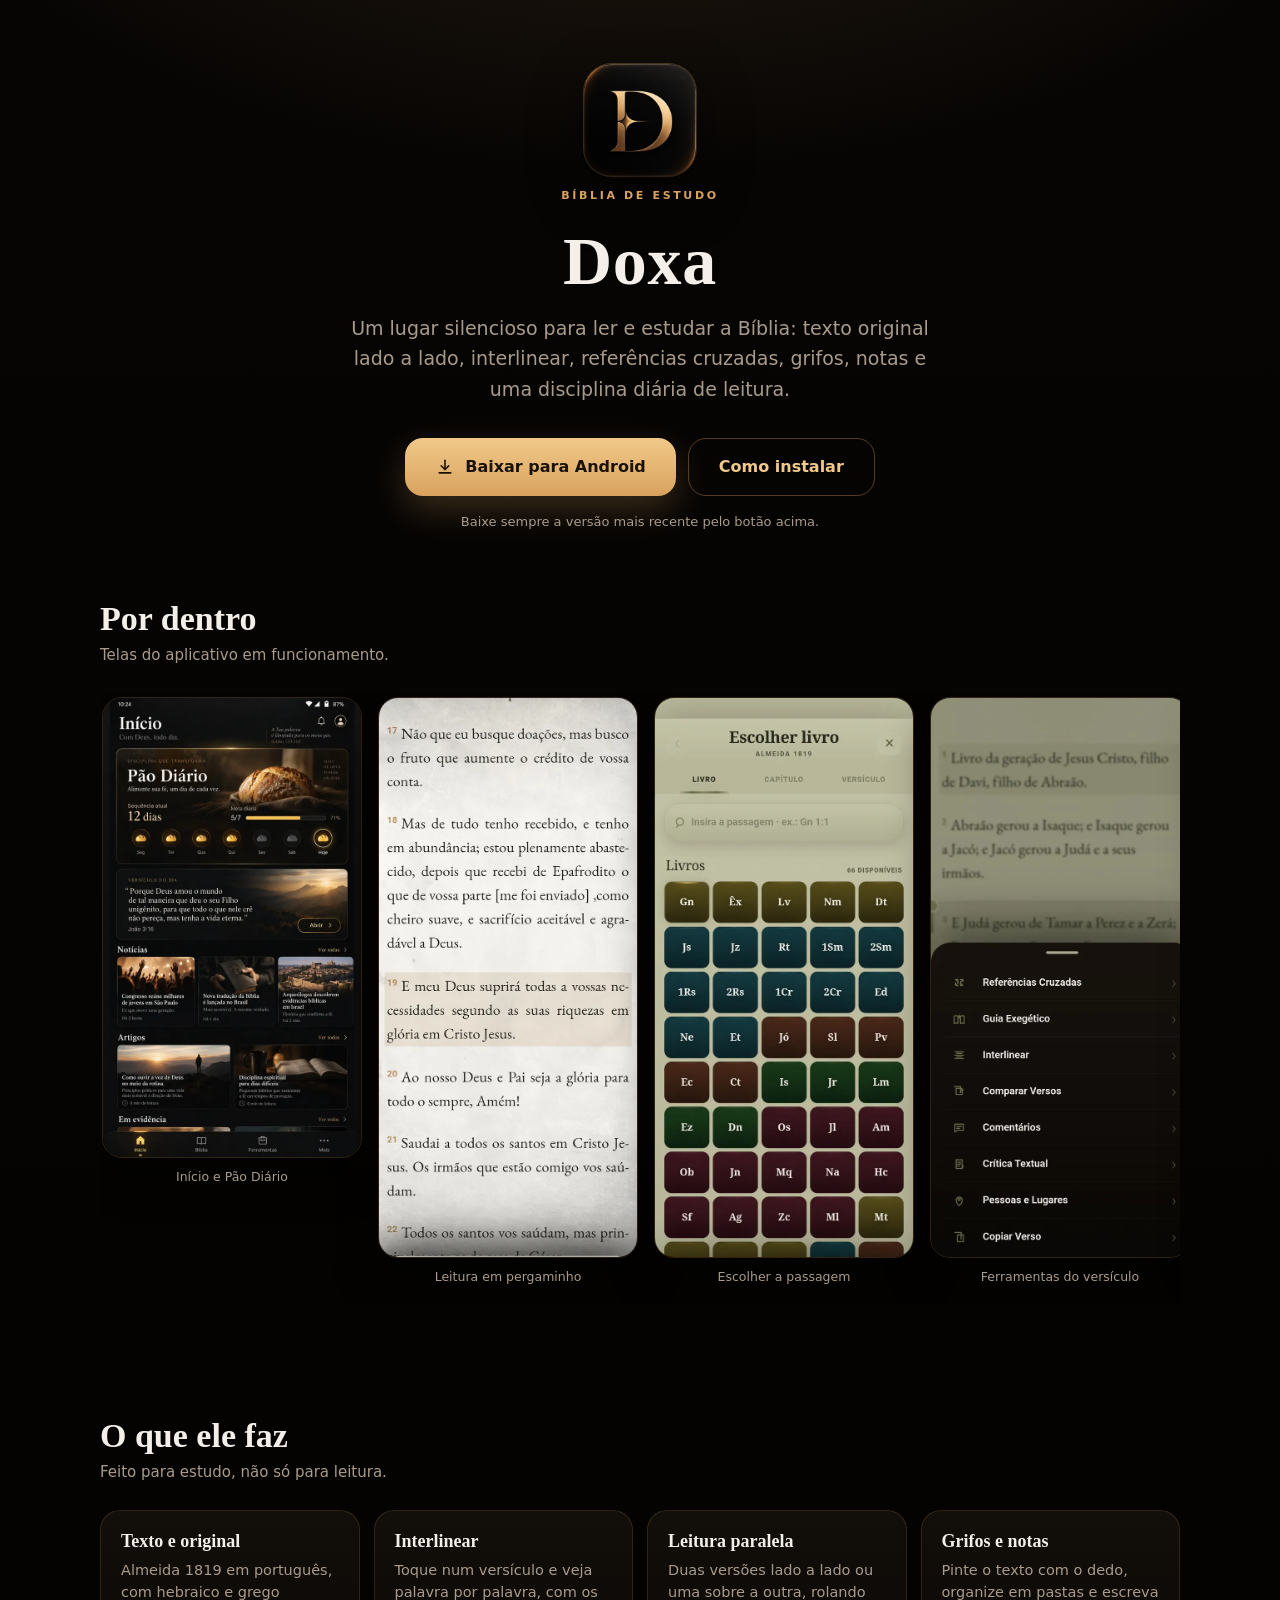
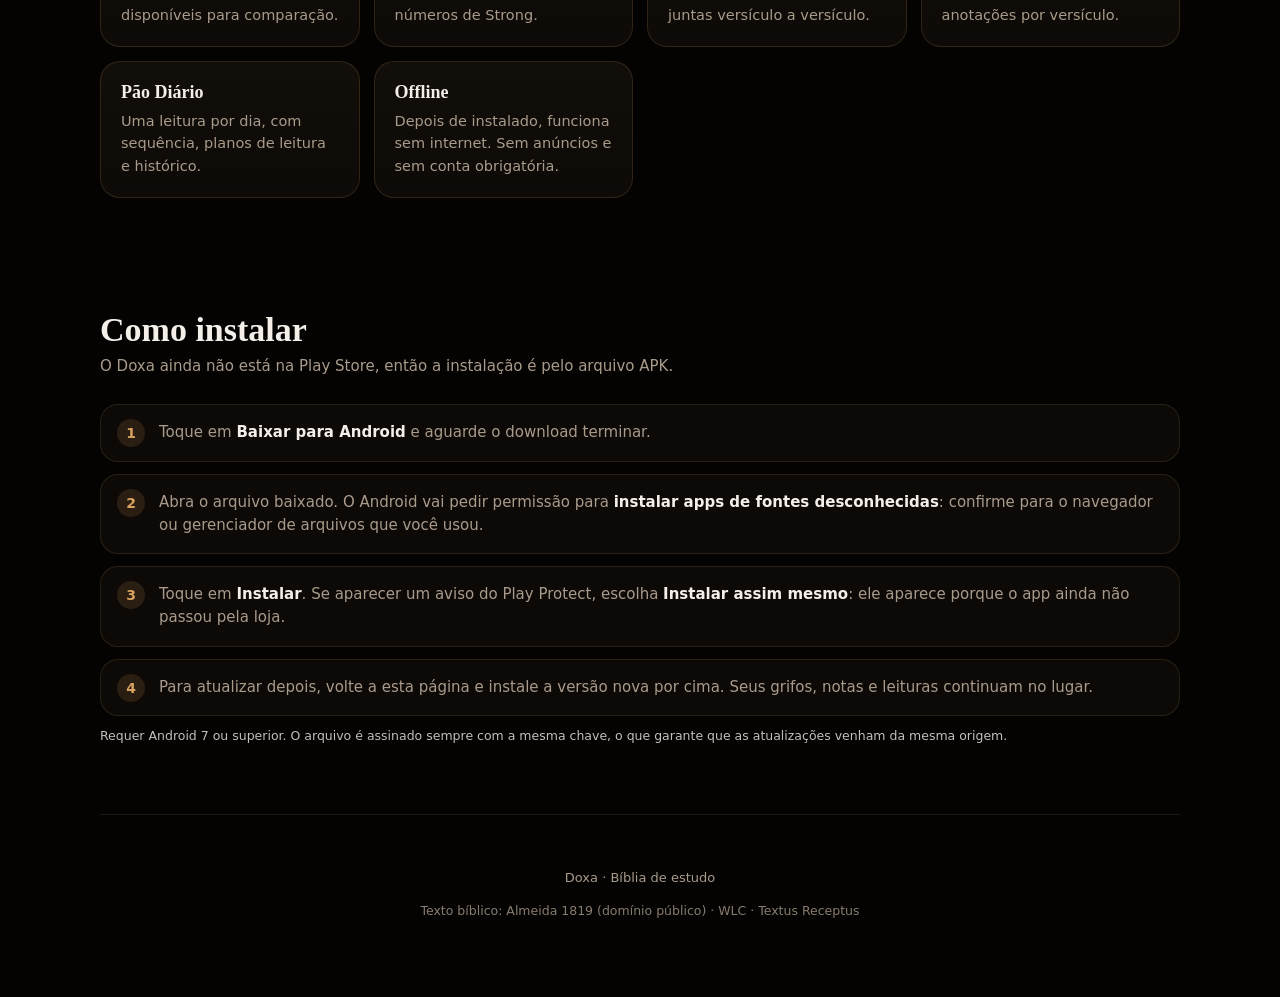
==== index.html @ b0fa599d "Add files via upload" ====
<!doctype html>
<!-- Página oficial do Doxa · arquivo único: as imagens estão embutidas, por isso basta enviar este index.html para a raiz do repositório. -->
<html lang="pt-BR">
<head>
<meta charset="utf-8">
<meta name="viewport" content="width=device-width, initial-scale=1, viewport-fit=cover">
<title>Doxa · Bíblia de estudo</title>
<meta name="description" content="Doxa é um aplicativo de Bíblia para estudo: texto original, interlinear, leitura paralela, grifos, notas e o Pão Diário. Baixe a versão mais recente para Android.">
<meta name="theme-color" content="#070504">
<link rel="icon" href="[data-uri]">
<link rel="apple-touch-icon" href="[data-uri]">
<meta property="og:type" content="website">
<meta property="og:title" content="Doxa · Bíblia de estudo">
<meta property="og:description" content="Texto original, interlinear, leitura paralela, grifos, notas e o Pão Diário. Baixe para Android.">
<meta property="og:image" content="img/doxa.png">
<!-- Quando o Doxa entrar na Play Store, basta trocar o valor abaixo pelo link da loja:
     a página passa a redirecionar sozinha e todos os links já compartilhados continuam valendo. -->
<script>window.DOXA_PLAY_STORE='';</script>
<style>
  :root{
    color-scheme:dark;
    --bg:#070504;--bg2:#0d0a07;--panel:#120e0a;--text:#F4EFE9;--muted:#A99B8B;--gold:#D9A25E;--gold2:#F1C989;
    --serif:'Iowan Old Style','Palatino Linotype',Palatino,'Book Antiqua',Georgia,'Times New Roman',serif;
    --ui:ui-sans-serif,system-ui,-apple-system,'Segoe UI',Roboto,sans-serif;
    box-sizing:border-box;padding-top:env(safe-area-inset-top,0px);padding-bottom:env(safe-area-inset-bottom,0px);
  }
  *,*::before,*::after{box-sizing:inherit}
  body{margin:0;background:
      radial-gradient(1100px 620px at 50% -10%,rgba(217,162,94,.16),transparent 70%),
      linear-gradient(180deg,var(--bg),#040302 60%);
    color:var(--text);font-family:var(--ui);line-height:1.55;-webkit-font-smoothing:antialiased}
  img{max-width:100%;display:block}
  .wrap{width:min(1080px,100% - 40px);margin:0 auto}
  header{text-align:center;padding:64px 0 10px}
  .mark{width:112px;height:112px;margin:0 auto;border-radius:28px;box-shadow:0 20px 50px rgba(0,0,0,.55),0 0 0 1px rgba(217,162,94,.3)}
  h1{margin:26px 0 0;font:600 clamp(42px,11vw,68px)/1 var(--serif);letter-spacing:.01em}
  .kicker{margin:14px 0 0;font:700 11px/1 var(--ui);letter-spacing:.24em;color:var(--gold)}
  .lead{margin:18px auto 0;max-width:620px;font:400 clamp(16px,4.4vw,19px)/1.6 var(--ui);color:var(--muted)}
  .cta{display:flex;flex-wrap:wrap;gap:12px;justify-content:center;margin:34px 0 0}
  .btn{display:inline-flex;align-items:center;gap:10px;height:58px;padding:0 30px;border-radius:18px;border:0;
    background:linear-gradient(180deg,var(--gold2),var(--gold));color:#1a1206;font:700 16px/1 var(--ui);text-decoration:none;
    box-shadow:0 14px 34px rgba(217,162,94,.24)}
  .btn.ghost{background:none;border:1px solid rgba(217,162,94,.36);color:var(--gold2);box-shadow:none}
  .btn[aria-disabled="true"]{opacity:.55;pointer-events:none}
  .btn svg{width:20px;height:20px;fill:none;stroke:currentColor;stroke-width:1.9;stroke-linecap:round;stroke-linejoin:round}
  .meta{margin:16px 0 0;font:500 13px/1.6 var(--ui);color:var(--muted)}
  .meta b{color:var(--text);font-weight:600}
  section{padding:56px 0}
  h2{margin:0 0 6px;font:600 clamp(26px,6.4vw,34px)/1.15 var(--serif)}
  .sub{margin:0 0 26px;color:var(--muted);font-size:15px}
  .shots{display:grid;grid-auto-flow:column;grid-auto-columns:min(70%,260px);gap:16px;overflow-x:auto;padding:4px 2px 18px;
    scroll-snap-type:x mandatory;scrollbar-width:none}
  .shots::-webkit-scrollbar{display:none}
  .shots figure{margin:0;scroll-snap-align:center}
  .shots img{border-radius:20px;border:1px solid rgba(217,162,94,.2);box-shadow:0 18px 40px rgba(0,0,0,.5)}
  .shots figcaption{margin-top:10px;font:500 12.5px/1.4 var(--ui);color:var(--muted);text-align:center}
  .grid{display:grid;gap:14px;grid-template-columns:repeat(auto-fit,minmax(240px,1fr))}
  .card{padding:20px;border-radius:20px;border:1px solid rgba(217,162,94,.16);background:linear-gradient(180deg,var(--panel),var(--bg2))}
  .card h3{margin:0 0 6px;font:600 18px/1.2 var(--serif);color:var(--text)}
  .card p{margin:0;font-size:14.5px;color:var(--muted)}
  ol{counter-reset:s;list-style:none;padding:0;margin:0;display:grid;gap:12px}
  ol li{position:relative;padding:16px 18px 16px 58px;border-radius:18px;border:1px solid rgba(217,162,94,.14);background:rgba(18,14,10,.7);font-size:15px;color:var(--muted)}
  ol li::before{counter-increment:s;content:counter(s);position:absolute;left:16px;top:14px;width:28px;height:28px;display:grid;place-items:center;
    border-radius:50%;background:rgba(217,162,94,.14);color:var(--gold);font:700 14px/1 var(--ui)}
  ol li b{color:var(--text);font-weight:600}
  footer{padding:40px 0 64px;text-align:center;color:var(--muted);font-size:13px;border-top:1px solid rgba(217,162,94,.12)}
  footer a{color:var(--gold);text-decoration:none}
  .note{margin-top:10px;font-size:12.5px;opacity:.8}
</style>
</head>
<body>
<header class="wrap">
  <img class="mark" src="[data-uri]" alt="Doxa" width="112" height="112">
  <p class="kicker">BÍBLIA DE ESTUDO</p>
  <h1>Doxa</h1>
  <p class="lead">Um lugar silencioso para ler e estudar a Bíblia: texto original lado a lado, interlinear, referências cruzadas, grifos, notas e uma disciplina diária de leitura.</p>
  <div class="cta">
    <a class="btn" id="dl" href="#instalar" aria-disabled="true">
      <svg viewBox="0 0 24 24"><path d="M12 4v11"/><path d="M7.5 10.5 12 15l4.5-4.5"/><path d="M5 19h14"/></svg>
      <span id="dlLabel">Baixar para Android</span>
    </a>
    <a class="btn ghost" href="#instalar">Como instalar</a>
  </div>
  <p class="meta" id="meta">Carregando a versão mais recente…</p>
</header>

<section class="wrap">
  <h2>Por dentro</h2>
  <p class="sub">Telas do aplicativo em funcionamento.</p>
  <div class="shots">
    <figure><img src="[data-uri]" alt="Tela inicial do Doxa" loading="lazy"><figcaption>Início e Pão Diário</figcaption></figure>
    <figure><img src="[data-uri]" alt="Leitura bíblica" loading="lazy"><figcaption>Leitura em pergaminho</figcaption></figure>
    <figure><img src="[data-uri]" alt="Seletor de livros" loading="lazy"><figcaption>Escolher a passagem</figcaption></figure>
    <figure><img src="[data-uri]" alt="Ferramentas do versículo" loading="lazy"><figcaption>Ferramentas do versículo</figcaption></figure>
    <figure><img src="[data-uri]" alt="Leitura paralela" loading="lazy"><figcaption>Leitura paralela</figcaption></figure>
    <figure><img src="[data-uri]" alt="Ferramentas" loading="lazy"><figcaption>Grifos e notas</figcaption></figure>
  </div>
</section>

<section class="wrap">
  <h2>O que ele faz</h2>
  <p class="sub">Feito para estudo, não só para leitura.</p>
  <div class="grid">
    <div class="card"><h3>Texto e original</h3><p>Almeida 1819 em português, com hebraico e grego disponíveis para comparação.</p></div>
    <div class="card"><h3>Interlinear</h3><p>Toque num versículo e veja palavra por palavra, com os números de Strong.</p></div>
    <div class="card"><h3>Leitura paralela</h3><p>Duas versões lado a lado ou uma sobre a outra, rolando juntas versículo a versículo.</p></div>
    <div class="card"><h3>Grifos e notas</h3><p>Pinte o texto com o dedo, organize em pastas e escreva anotações por versículo.</p></div>
    <div class="card"><h3>Pão Diário</h3><p>Uma leitura por dia, com sequência, planos de leitura e histórico.</p></div>
    <div class="card"><h3>Offline</h3><p>Depois de instalado, funciona sem internet. Sem anúncios e sem conta obrigatória.</p></div>
  </div>
</section>

<section class="wrap" id="instalar">
  <h2>Como instalar</h2>
  <p class="sub">O Doxa ainda não está na Play Store, então a instalação é pelo arquivo APK.</p>
  <ol>
    <li>Toque em <b>Baixar para Android</b> e aguarde o download terminar.</li>
    <li>Abra o arquivo baixado. O Android vai pedir permissão para <b>instalar apps de fontes desconhecidas</b>: confirme para o navegador ou gerenciador de arquivos que você usou.</li>
    <li>Toque em <b>Instalar</b>. Se aparecer um aviso do Play Protect, escolha <b>Instalar assim mesmo</b>: ele aparece porque o app ainda não passou pela loja.</li>
    <li>Para atualizar depois, volte a esta página e instale a versão nova por cima. Seus grifos, notas e leituras continuam no lugar.</li>
  </ol>
  <p class="note">Requer Android 7 ou superior. O arquivo é assinado sempre com a mesma chave, o que garante que as atualizações venham da mesma origem.</p>
</section>

<footer class="wrap">
  <p>Doxa · Bíblia de estudo<br><span id="footMeta"></span></p>
  <p class="note">Texto bíblico: Almeida 1819 (domínio público) · WLC · Textus Receptus</p>
</footer>

<script>
(() => {
  const OWNER='scalabrinibarbieri-maker', REPO='Doxa';
  const LATEST='https://github.com/'+OWNER+'/'+REPO+'/releases/latest/download/Doxa.apk';
  if (window.DOXA_PLAY_STORE) { location.replace(window.DOXA_PLAY_STORE); return; }
  const dl=document.getElementById('dl'), label=document.getElementById('dlLabel'),
        meta=document.getElementById('meta'), foot=document.getElementById('footMeta');
  const mb=b=>(b/1048576).toFixed(1).replace('.',',')+' MB';
  const date=s=>new Date(s).toLocaleDateString('pt-BR',{day:'2-digit',month:'long',year:'numeric'});
  fetch('https://api.github.com/repos/'+OWNER+'/'+REPO+'/releases/latest',{headers:{Accept:'application/vnd.github+json'}})
    .then(r=>r.ok?r.json():Promise.reject(r.status))
    .then(rel=>{
      const apk=(rel.assets||[]).find(a=>a.name.toLowerCase().endsWith('.apk'));
      dl.href=apk?apk.browser_download_url:LATEST;
      dl.removeAttribute('aria-disabled');
      const v=(rel.tag_name||'').replace(/^v/,'');
      label.textContent='Baixar para Android'+(v?' · '+v:'');
      const info='Versão <b>'+(v||'atual')+'</b> · atualizada em <b>'+date(rel.published_at)+'</b>'+(apk?' · '+mb(apk.size):'');
      meta.innerHTML=info; foot.innerHTML=info;
    })
    .catch(()=>{
      dl.href=LATEST; dl.removeAttribute('aria-disabled');
      meta.textContent='Baixe sempre a versão mais recente pelo botão acima.';
    });
})();
</script>
</body>
</html>
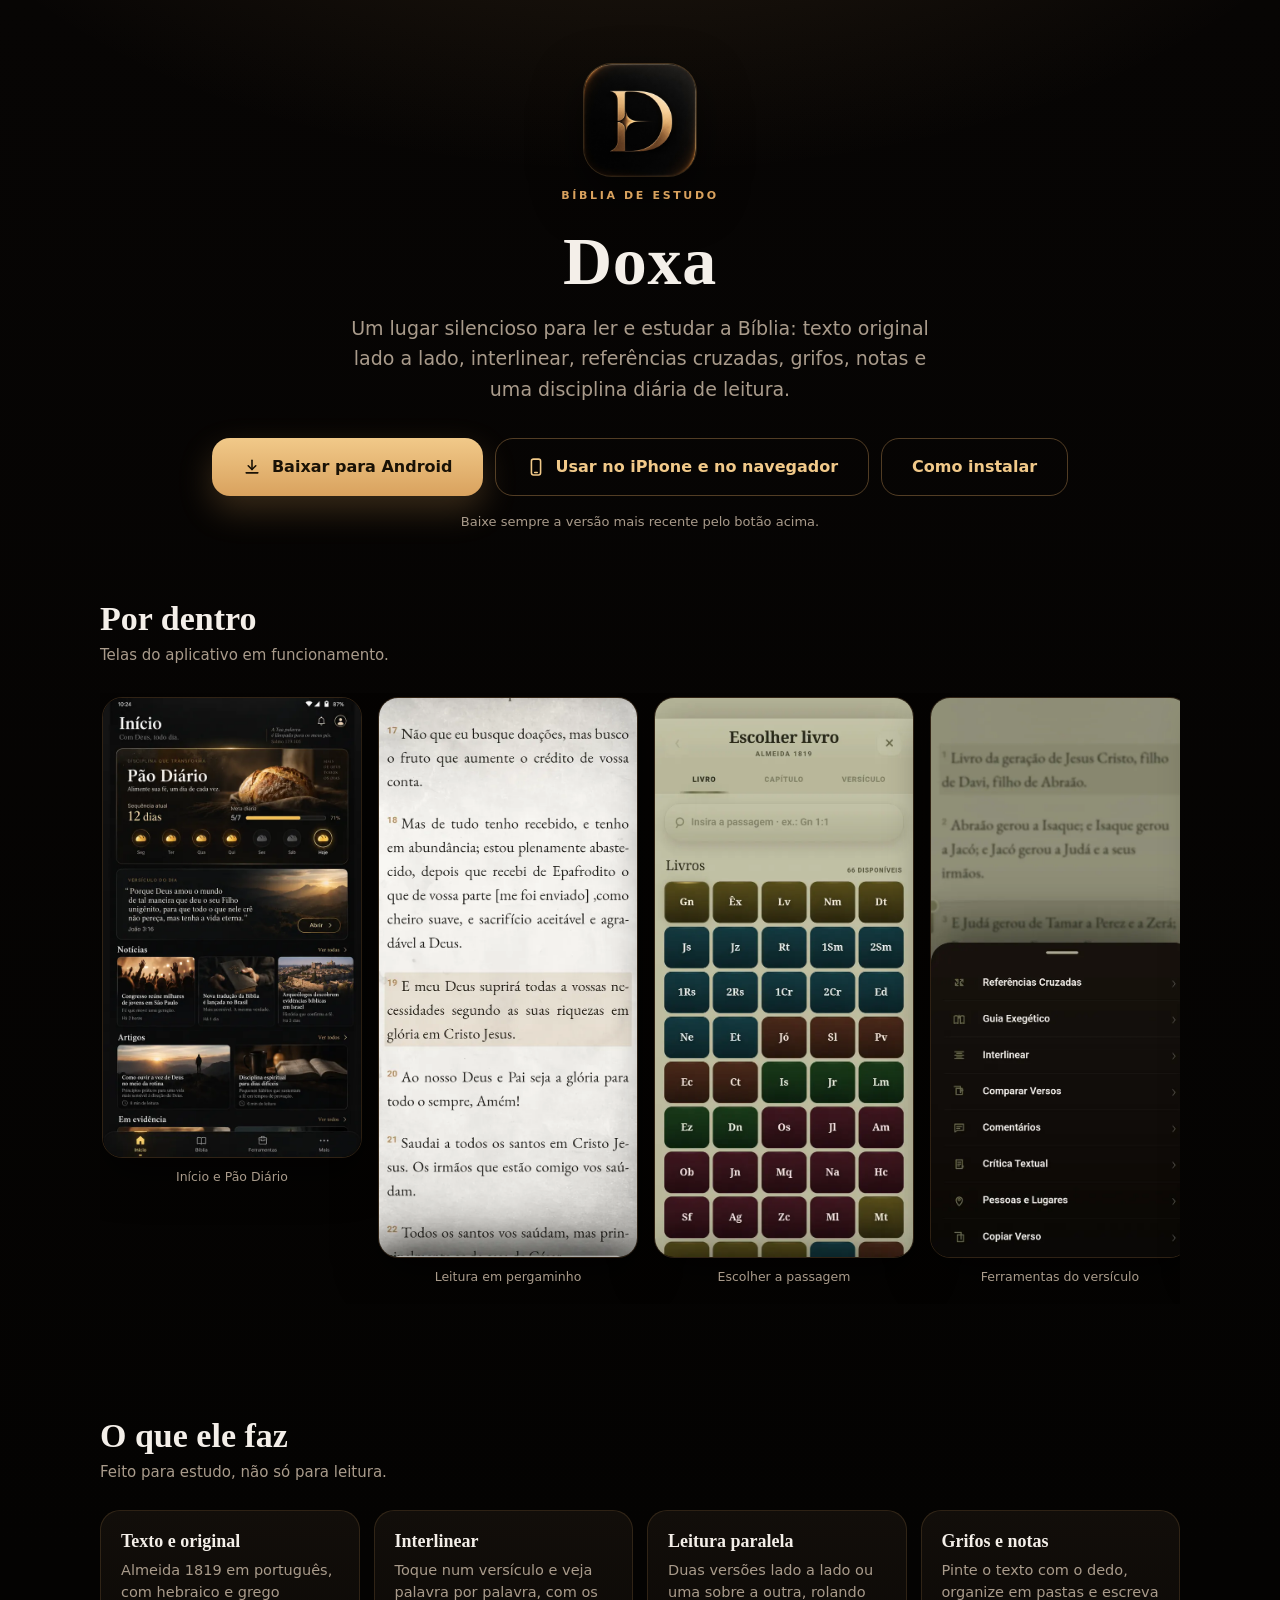
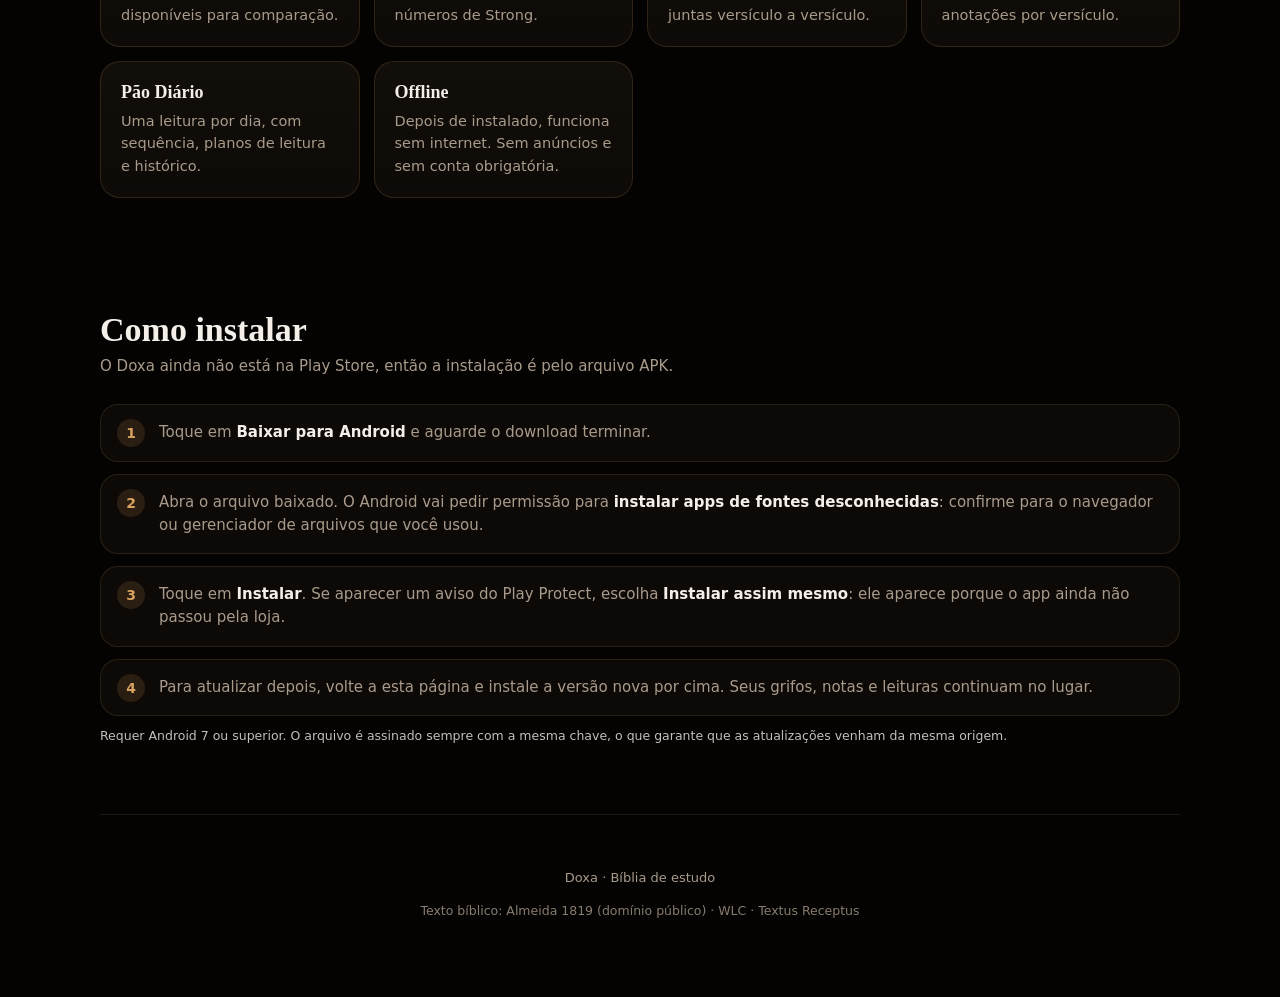
==== commit a71ee47a: "Add files via upload" ====
--- a/index.html
+++ b/index.html
@@ -79,8 +79,18 @@
       <svg viewBox="0 0 24 24"><path d="M12 4v11"/><path d="M7.5 10.5 12 15l4.5-4.5"/><path d="M5 19h14"/></svg>
       <span id="dlLabel">Baixar para Android</span>
     </a>
+    <a class="btn ghost" id="webApp" href="app/">
+      <svg viewBox="0 0 24 24"><rect x="6.5" y="2.5" width="11" height="19" rx="2.5"/><path d="M10.5 18.5h3"/></svg>
+      <span>Usar no iPhone e no navegador</span>
+    </a>
     <a class="btn ghost" href="#instalar">Como instalar</a>
   </div>
+  <script>
+  /* no iPhone/iPad, o app no navegador é o caminho principal (o APK é só para Android) */
+  (function(){var ios=/iPad|iPhone|iPod/.test(navigator.userAgent)||(navigator.platform==='MacIntel'&&navigator.maxTouchPoints>1);
+    if(!ios)return;var w=document.getElementById('webApp'),d=document.getElementById('dl');if(!w||!d)return;
+    w.className='btn';d.className='btn ghost';d.parentNode.insertBefore(w,d);})();
+  </script>
   <p class="meta" id="meta">Carregando a versão mais recente…</p>
 </header>
 
